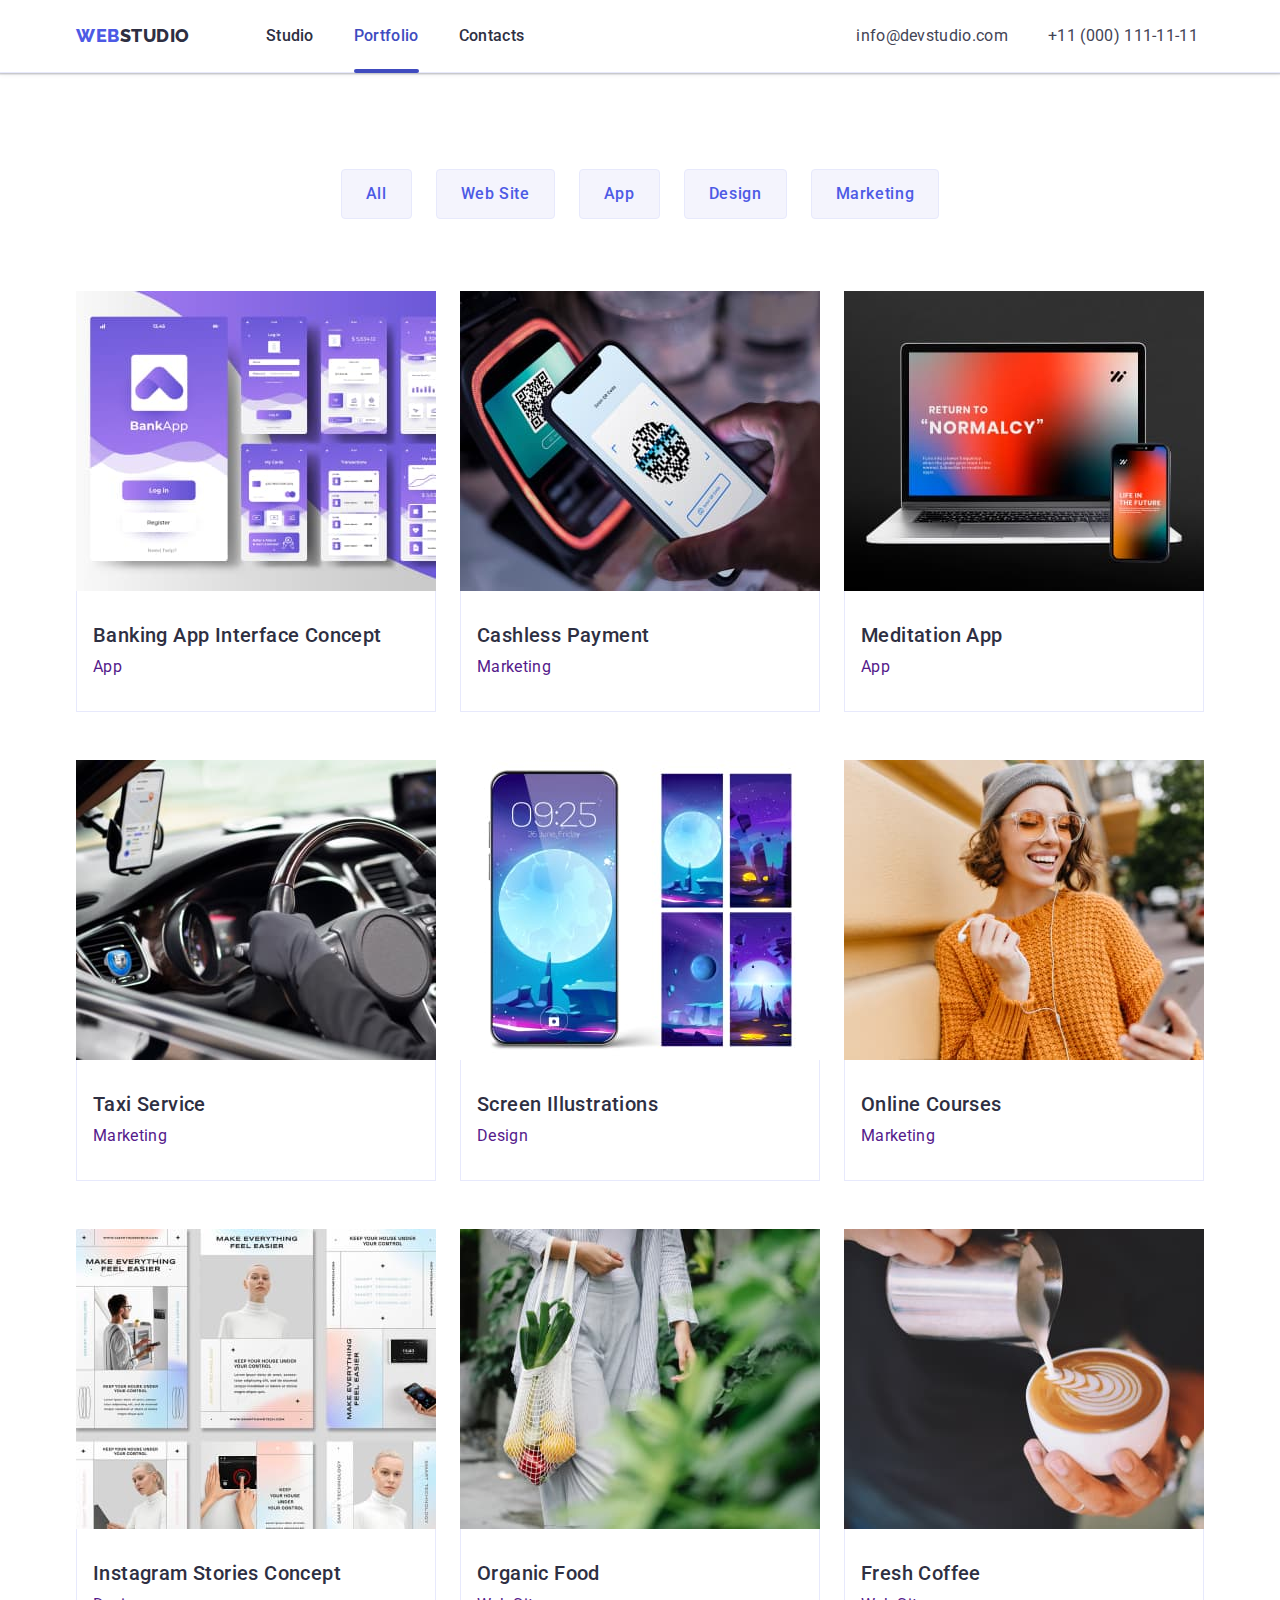
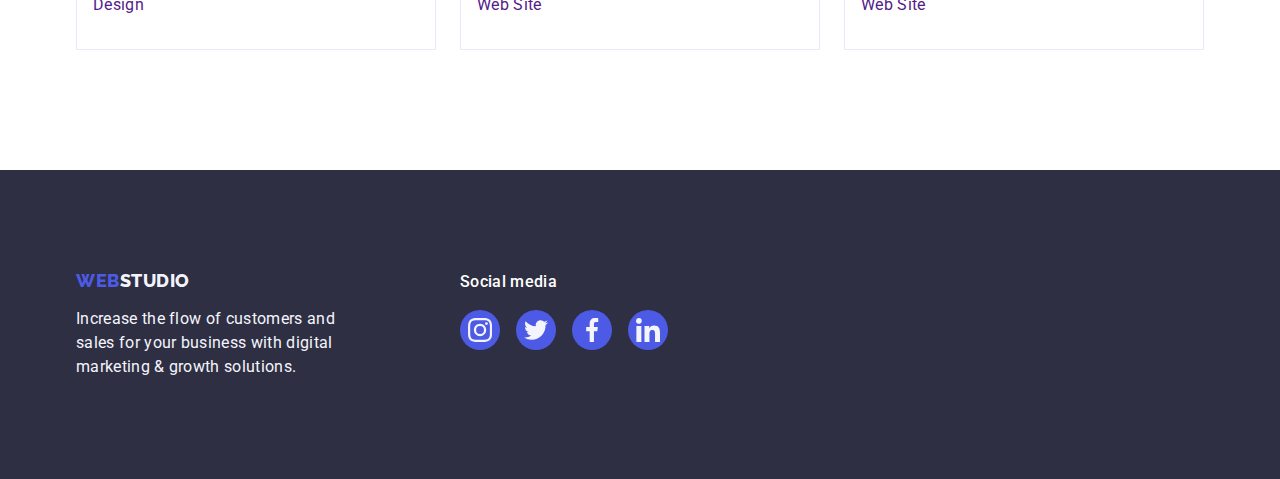
==== portfolio.html @ 95843363 "Update" ====
<!DOCTYPE html>
<html lang="en">
  <head>
    <meta charset="UTF-8" />
    <meta http-equiv="X-UA-Compatible" content="IE=edge" />
    <meta name="viewport" content="width=device-width, initial-scale=1.0" />
    <title>Portfolio</title>
    <!-- Normalize -->
    <link
      rel="stylesheet"
      href="https://cdn.jsdelivr.net/npm/modern-normalize@2.0.0/modern-normalize.min.css"
    />
    <!-- Fonts -->
    <link rel="preconnect" href="https://fonts.googleapis.com" />
    <link rel="preconnect" href="https://fonts.gstatic.com" crossorigin />
    <link
      href="https://fonts.googleapis.com/css2?family=Raleway:wght@800&family=Roboto:wght@400;500;700;900&display=swap"
      rel="stylesheet"
    />
    <!-- Custom styles -->
    <link rel="stylesheet" href="./css/styles.css" />
  </head>
  <body>
    <header class="header">
      <div class="header-container container">
        <!-- Navigation menu -->
        <nav class="page-nav">
          <a class="logo link" href="./index.html"
            >Web<span class="studio-word">Studio</span></a
          >
          <ul class="nav-links list">
            <li><a class="nav-item link" href="./index.html">Studio</a></li>
            <li>
              <a class="nav-item active link" href="./portfolio.html">Portfolio</a>
            </li>
            <li><a class="nav-item link" href="">Contacts</a></li>
          </ul>
        </nav>
        <!-- Contact information -->
        <address class="page-addr">
          <ul class="address-links list">
            <li>
              <a class="link" href="mailto:info@devstudio.com"
                >info@devstudio.com</a
              >
            </li>
            <li>
              <a class="link" href="tel:+110001111111">+11 (000) 111-11-11</a>
            </li>
          </ul>
        </address>
      </div>
    </header>

    <main>
      <!-- Filtration -->
      <section class="filtration-section section">
        <div class="container">
          <h1 class="visually-hidden">Filtration</h1>
          <ul class="filtration-list list">
            <li class="item">
              <button type="button" class="filter-btn btn">All</button>
            </li>
            <li class="item">
              <button type="button" class="filter-btn btn">Web Site</button>
            </li>
            <li class="item">
              <button type="button" class="filter-btn btn">App</button>
            </li>
            <li class="item">
              <button type="button" class="filter-btn btn">Design</button>
            </li>
            <li class="item">
              <button type="button" class="filter-btn btn">Marketing</button>
            </li>
          </ul>
          <!-- Production -->
          <ul class="products-list list">
            <li class="production-card">
              <a href="" class="products-img link">
                <div class="img-wrap">
                  <img
                    src="./images/banking-app.jpg"
                    alt="Purple app"
                    width="360"
                    height="300"
                  />
                  <div class="overlay">
                    <p class="overlay-text">
                      14 Stylish and User-Friendly App Design Concepts · Task
                      Manager App · Calorie Tracker App · Exotic Fruit Ecommerce
                      App · Cloud Storage App
                    </p>
                  </div>
                </div>
                <div class="card-prod">
                  <h2 class="production-title">
                    Banking App Interface Concept
                  </h2>
                  <p class="description">App</p>
                </div>
              </a>
            </li>
            <li class="production-card">
              <a href="" class="products-img link">
                <div class="img-wrap">
                  <img
                    src="./images/payment.jpg"
                    alt="Pay by phone"
                    width="360"
                    height="300"
                  />
                  <div class="overlay">
                    <p class="overlay-text">
                      14 Stylish and User-Friendly App Design Concepts · Task
                      Manager App · Calorie Tracker App · Exotic Fruit Ecommerce
                      App · Cloud Storage App
                    </p>
                  </div>
                </div>
                <div class="card-prod">
                  <h2 class="production-title">Cashless Payment</h2>
                  <p class="description">Marketing</p>
                </div>
              </a>
            </li>
            <li class="production-card">
              <a href="" class="products-img link">
                <div class="img-wrap">
                  <img
                    src="./images/meditation-app.jpg"
                    alt="App on phone and laptop"
                    width="360"
                    height="300"
                  />
                  <div class="overlay">
                    <p class="overlay-text">
                      14 Stylish and User-Friendly App Design Concepts · Task
                      Manager App · Calorie Tracker App · Exotic Fruit Ecommerce
                      App · Cloud Storage App
                    </p>
                  </div>
                </div>
                <div class="card-prod">
                  <h2 class="production-title">Meditation App</h2>
                  <p class="description">App</p>
                </div>
              </a>
            </li>
            <li class="production-card">
              <a href="" class="products-img link">
                <div class="img-wrap">
                  <img
                    src="./images/taxi.jpg"
                    alt="The driver drives the car"
                    width="360"
                    height="300"
                  />
                  <div class="overlay">
                    <p class="overlay-text">
                      14 Stylish and User-Friendly App Design Concepts · Task
                      Manager App · Calorie Tracker App · Exotic Fruit Ecommerce
                      App · Cloud Storage App
                    </p>
                  </div>
                </div>
                <div class="card-prod">
                  <h2 class="production-title">Taxi Service</h2>
                  <p class="description">Marketing</p>
                </div>
              </a>
            </li>
            <li class="production-card">
              <a href="" class="products-img link">
                <div class="img-wrap">
                  <img
                    src="./images/illustrations.jpg"
                    alt="Futuristic pictures"
                    width="360"
                    height="300"
                  />
                  <div class="overlay">
                    <p class="overlay-text">
                      14 Stylish and User-Friendly App Design Concepts · Task
                      Manager App · Calorie Tracker App · Exotic Fruit Ecommerce
                      App · Cloud Storage App
                    </p>
                  </div>
                </div>
                <div class="card-prod">
                  <h2 class="production-title">Screen Illustrations</h2>
                  <p class="description">Design</p>
                </div>
              </a>
            </li>
            <li class="production-card">
              <a href="" class="products-img link">
                <div class="img-wrap">
                  <img
                    src="./images/courses.jpg"
                    alt="Young girl is studying on the phone while walking"
                    width="360"
                    height="300"
                  />
                  <div class="overlay">
                    <p class="overlay-text">
                      14 Stylish and User-Friendly App Design Concepts · Task
                      Manager App · Calorie Tracker App · Exotic Fruit Ecommerce
                      App · Cloud Storage App
                    </p>
                  </div>
                </div>
                <div class="card-prod">
                  <h2 class="production-title">Online Courses</h2>
                  <p class="description">Marketing</p>
                </div>
              </a>
            </li>
            <li class="production-card">
              <a href="" class="products-img link">
                <div class="img-wrap">
                  <img
                    src="./images/stories-concept.jpg"
                    alt="Different font position design"
                    width="360"
                    height="300"
                  />
                  <div class="overlay">
                    <p class="overlay-text">
                      14 Stylish and User-Friendly App Design Concepts · Task
                      Manager App · Calorie Tracker App · Exotic Fruit Ecommerce
                      App · Cloud Storage App
                    </p>
                  </div>
                </div>
                <div class="card-prod">
                  <h2 class="production-title">Instagram Stories Concept</h2>
                  <p class="description">Design</p>
                </div>
              </a>
            </li>
            <li class="production-card">
              <a href="" class="products-img link">
                <div class="img-wrap">
                  <img
                    src="./images/food.jpg"
                    alt="A woman carries fruits"
                    width="360"
                    height="300"
                  />
                  <div class="overlay">
                    <p class="overlay-text">
                      14 Stylish and User-Friendly App Design Concepts · Task
                      Manager App · Calorie Tracker App · Exotic Fruit Ecommerce
                      App · Cloud Storage App
                    </p>
                  </div>
                </div>
                <div class="card-prod">
                  <h2 class="production-title">Organic Food</h2>
                  <p class="description">Web Site</p>
                </div>
              </a>
            </li>
            <li class="production-card">
              <a href="" class="products-img link">
                <div class="img-wrap">
                  <img
                    src="./images/coffee.jpg"
                    alt="A man makes a cappuccino"
                    width="360"
                    height="300"
                  />
                  <div class="overlay">
                    <p class="overlay-text">
                      14 Stylish and User-Friendly App Design Concepts · Task
                      Manager App · Calorie Tracker App · Exotic Fruit Ecommerce
                      App · Cloud Storage App
                    </p>
                  </div>
                </div>
                <div class="card-prod">
                  <h2 class="production-title">Fresh Coffee</h2>
                  <p class="description">Web Site</p>
                </div>
              </a>
            </li>
          </ul>
        </div>
      </section>
    </main>

    <footer class="footer">
      <div class="footer-container container">
        <div class="logo-wrap">
          <a class="logo-foot link" href="./index.html"
            >Web<span class="studio-word-foot">Studio</span></a
          >
          <p class="footer-text">
            Increase the flow of customers and sales for your business with
            digital marketing & growth solutions.
          </p>
        </div>
        <div class="social-wrap">
          <p class="social-title">Social media</p>
          <ul class="footer-list list">
            <li>
              <a href="" class="footer-link link">
                <svg class="inst-icon" width="24" height="24">
                  <use href="./images/icons.svg#icon-instagram"></use>
                </svg>
              </a>
            </li>
            <li>
              <a href="" class="footer-link link">
                <svg class="twitter-icon" width="24" height="24">
                  <use href="./images/icons.svg#icon-twitter"></use>
                </svg>
              </a>
            </li>
            <li>
              <a href="" class="footer-link link">
                <svg class="facebook-icon" width="24" height="24">
                  <use href="./images/icons.svg#icon-facebook"></use>
                </svg>
              </a>
            </li>
            <li>
              <a href="" class="footer-link link">
                <svg class="in-icon" width="24" height="24">
                  <use href="./images/icons.svg#icon-linkedin"></use>
                </svg>
              </a>
            </li>
          </ul>
        </div>
      </div>
    </footer>
  </body>
</html>
---- css/styles.css ----
/**
  |============================
  | Common styles
  |============================
*/
:root {
    --white-color: #ffffff;
    --navy-blue-color: #2e2f42;
    --slate-color: #434455;
    --cloud-color: #F4F4FD;
    --iris-color: #4D5AE5;
    --ocean-color: #404BBF;
    --border-color: #E7E9FC;
    --light-slate-color: #8E8F99;
    --green-color: #31D0AA;
    --navyblue-modal: #2E2F4266;
    --dairy-modal: #FCFCFC;
}
body {
    font-family: 'Roboto', sans-serif;
    color: var(--slate-color);
    background-color: var(--white-color);
    line-height: 1.5;
    letter-spacing: 0.02em;
}
/**
  |============================
  | Reset
  |============================
*/
.link {
    text-decoration: none;
}
.list {
    list-style: none;
    margin: 0;
    padding: 0;
}
h1,
h2,
h3,
h4,
h5,
h6,
p {
    margin: 0;
}
img {
    display: block;
    max-width: 100%;
    height: auto;
}
/**
  |============================
  | Base styles
  |============================
*/
.container {
    width: 1158px;
    margin: 0 auto;
    padding: 0 15px;
}
.section {
    padding-bottom: 120px;
}
.btn {
    font-family: 'Roboto', sans-serif;
    cursor: pointer;
}
/**
  |============================
  | Header
  |============================
*/
.header {
    padding-top: 24px;
    padding-bottom: 24px;
    border-bottom: 1px solid var(--border-color);
    box-shadow: 0px 1px 6px 0px rgba(46, 47, 66, 0.08),
        0px 1px 1px 0px rgba(46, 47, 66, 0.16),
        0px 2px 1px 0px rgba(46, 47, 66, 0.08);
}
.header-container {
    display: flex;
}
.page-nav {
    display: flex;
    align-items: center;
    margin-right: 332px;
}
.logo {
    font-family: 'Raleway', sans-serif;
    font-weight: 800;
    font-size: 18px;
    line-height: 1.17;
    letter-spacing: 0.03em;
    text-transform: uppercase;
    color: var(--iris-color);
    margin-right: 76px;
}
.page-nav .studio-word {
    color: var(--navy-blue-color);
}
.nav-links {
    display: flex;
    gap: 40px;
}
.nav-item {
    font-weight: 500;
    color: var(--navy-blue-color);
    transition: color 250ms cubic-bezier(0.4, 0, 0.2, 1);
    padding: 24px 0;
    position: relative;
}
.nav-item:hover,
.nav-item:focus {
    color: var(--ocean-color);
}
.active {
    color: var(--ocean-color);
}
.active::after {
    content: "";
    display: block;
    background-color: var(--ocean-color);
    width: 100%;
    height: 4px;
    border-radius: 2px;
    position: absolute;
    bottom: -4px;
    left: 0;
}
.page-addr {
    font-style: normal;
}
.address-links {
    display: flex;
    gap: 40px;
}
.page-addr .link {
    color: var(--slate-color);
    transition: color 250ms cubic-bezier(0.4, 0, 0.2, 1);
}
.page-addr .link:hover,
.page-addr .link:focus {
    color: var(--ocean-color);
}
/**
  |============================
  | Main Studio
  |============================
*/
/* Hero */
.hero-section {
    max-width: 1440px;
    margin: 0 auto;
    padding-top: 188px;
    padding-bottom: 188px;
    background-color: var(--navy-blue-color);
    background-image: linear-gradient(rgba(46, 47, 66, 0.7),
            rgba(46, 47, 66, 0.7)),
        url(../images/hero-bg.jpg);
    background-repeat: no-repeat;
    background-position: center;
    background-size: cover;
}
.hero-title {
    font-size: 56px;
    line-height: 1.07;
    text-align: center;
    letter-spacing: 0.02em;
    color: var(--white-color);
    max-width: 496px;
    margin-left: auto;
    margin-right: auto;
    margin-bottom: 48px;
}
.hero-btn {
    font-size: 16px;
    line-height: 1.5;
    font-weight: 500;
    letter-spacing: 0.04em;
    color: var(--white-color);
    background-color: var(--iris-color);
    display: block;
    min-width: 169px;
    height: 56px;
    border: none;
    border-radius: 4px;
    margin: 0 auto;
    box-shadow: 0px 4px 4px 0px rgba(0, 0, 0, 0.15);
    transition: background-color 250ms cubic-bezier(0.4, 0, 0.2, 1);
}
.hero-btn:hover,
.hero-btn:focus {
    background-color: var(--ocean-color);
}
/* Features */
.features-section {
    padding-top: 120px;
}
.visually-hidden {
    position: absolute;
    width: 1px;
    height: 1px;
    margin: -1px;
    border: 0;
    padding: 0;
    white-space: nowrap;
    clip-path: inset(100%);
    clip: rect(0 0 0 0);
    overflow: hidden;
}
.features-list {
    display: flex;
    gap: 24px;
}
.features-item {
    width: calc((100% - 72px) / 4);
}
.icon-card {
    border-radius: 4px;
    background-color: var(--cloud-color);
    padding: 24px 100px;
}
.features-list .title {
    font-weight: 500;
    letter-spacing: 0.02em;
    font-size: 20px;
    line-height: 1.2;
    color: var(--navy-blue-color);
    margin-top: 8px;
    margin-bottom: 8px;
}
/* Company's products */
.section-title {
    font-size: 36px;
    letter-spacing: 0.02em;
    line-height: 1.11;
    text-align: center;
    text-transform: capitalize;
    color: var(--navy-blue-color);
    margin-bottom: 72px;
}
.examples-list {
    display: flex;
    gap: 24px;
}
/* Team */
.team-section {
    padding-top: 120px;
    background-color: var(--cloud-color);
}
.team-list {
    display: flex;
    gap: 24px;
}
.team-card {
    justify-content: center;
    align-items: center;
    background-color: var(--white-color);
    border-radius: 0px 0px 4px 4px;
    box-shadow: 0px 2px 1px 0px rgba(46, 47, 66, 0.08),
        0px 1px 1px 0px rgba(46, 47, 66, 0.16),
        0px 1px 6px 0px rgba(46, 47, 66, 0.08);
}
.card {
    padding: 32px 16px;
}
.team-member {
    font-weight: 500;
    font-size: 20px;
    letter-spacing: 0.02em;
    line-height: 1.2;
    color: var(--navy-blue-color);
    text-align: center;
    margin-bottom: 8px
}
.position {
    text-align: center;
}
.team-links-list {
    display: flex;
    justify-content: center;
    align-items: center;
    gap: 24px;
    padding-top: 8px;
}
.soc-netw {
    display: flex;
    justify-content: center;
    align-items: center;
    width: 40px;
    height: 40px;
    background-color: var(--iris-color);
    border-radius: 50% 50%;
    padding: 12px;
    transition: background-color 250ms cubic-bezier(0.4, 0, 0.2, 1);
}
.soc-netw:hover,
.soc-netw:focus {
    background-color: var(--ocean-color);
}
/* Customers */
.customers-section {
    padding-top: 120px;
}
.customers-list {
    display: flex;
    justify-content: center;
    gap: 24px;
}
.customers-link {
    display: flex;
    width: 168px;
    height: 88px;
    justify-content: center;
    align-items: center;
    border-radius: 4px;
    border: 1px solid var(--light-slate-color);
    transition: border-color 250ms cubic-bezier(0.4, 0, 0.2, 1);
}
.customers-link:hover,
.customers-link:focus {
    border-color: var(--ocean-color);
}
.clients-icon {
    fill: var(--light-slate-color);
    transition: fill 250ms cubic-bezier(0.4, 0, 0.2, 1);
}
.customers-link:hover .clients-icon {
    fill: var(--ocean-color);
}
/**
  |============================
  | Main Portfolio
  |============================
*/
/* Filtration */
.filtration-section {
    padding-top: 96px;
    padding-bottom: 120px;
}
.filtration-list {
    display: flex;
    justify-content: center;
    gap: 24px;
    margin-bottom: 72px
}
.filter-btn {
    font-weight: 500;
    font-size: 16px;
    line-height: 1.5;
    letter-spacing: 0.04em;
    color: var(--iris-color);
    background-color: var(--cloud-color);
    padding: 12px 24px;
    border-radius: 4px;
    border: 1px solid var(--border-color);
    transition: color 250ms cubic-bezier(0.4, 0, 0.2, 1),
        background-color 250ms cubic-bezier(0.4, 0, 0.2, 1),
        border-color 250ms cubic-bezier(0.4, 0, 0.2, 1),
        box-shadow 250ms cubic-bezier(0.4, 0, 0.2, 1);
}
.filter-btn:hover,
.filter-btn:focus {
    color: var(--white-color);
    background-color: var(--ocean-color);
    border: 1px solid transparent;
    box-shadow: 0px 2px 2px 0px rgba(0, 0, 0, 0.12),
        0px 2px 1px 0px rgba(0, 0, 0, 0.08),
        0px 3px 1px 0px rgba(0, 0, 0, 0.10);
}
/* Production */
.products-list {
    display: flex;
    flex-wrap: wrap;
    column-gap: 24px;
    row-gap: 48px;
}
.products-img {
    display: block;
    transition: box-shadow 250ms cubic-bezier(0.4, 0, 0.2, 1);
}
.products-img:hover,
.products-img:focus {
    box-shadow: 0px 2px 1px 0px rgba(46, 47, 66, 0.08),
        0px 1px 1px 0px rgba(46, 47, 66, 0.16),
        0px 1px 6px 0px rgba(46, 47, 66, 0.08);
}
.img-wrap {
    position: relative;
    overflow: hidden;
}
.overlay {
    position: absolute;
    top: 0;
    left: 0;
    width: 100%;
    height: 100%;
    background-color: var(--iris-color);
    padding: 40px 32px 164px;
    transform: translateY(100%);
    transition: transform 250ms cubic-bezier(0.4, 0, 0.2, 1);
}
.img-wrap:hover .overlay,
.img-wrap:focus .overlay {
    transform: translateY(0);
}
.overlay-text {
    color: var(--cloud-color);
    letter-spacing: 0.32px;
    display: flex;
    width: 296px;
}
.card-prod {
    padding: 32px 16px;
    border-left: 1px solid var(--border-color);
    border-right: 1px solid var(--border-color);
    border-bottom: 1px solid var(--border-color);
}
.production-title {
    font-weight: 500;
    font-size: 20px;
    line-height: 1.2;
    letter-spacing: 0.02em;
    color: var(--navy-blue-color);
    margin-bottom: 8px;
}
/**
  |============================
  | Footer
  |============================
*/
.footer {
    padding-top: 100px;
    padding-bottom: 100px;
    background-color: var(--navy-blue-color);
}
.footer-container {
    display: flex;
    align-items: baseline;
}
.logo-wrap {
    margin-right: 120px;
}
.logo-foot {
    font-family: 'Raleway', sans-serif;
    font-weight: 800;
    font-size: 18px;
    line-height: 1.17;
    letter-spacing: 0.03em;
    text-transform: uppercase;
    color: var(--iris-color);
    display: inline-block;
    margin-bottom: 16px;
}
.studio-word-foot {
    color: var(--cloud-color);
}
.footer-text {
    color: var(--cloud-color);
    max-width: 264px;
}
.social-title {
    color: var(--white-color);
    font-weight: 500;
    letter-spacing: 0.32px;
    margin-bottom: 16px;
}
.footer-list {
    display: flex;
    gap: 16px;
}
.footer-link {
    display: flex;
    justify-content: center;
    align-items: center;
    width: 40px;
    height: 40px;
    background-color: var(--iris-color);
    border-radius: 50% 50%;
    transition: background-color 250ms cubic-bezier(0.4, 0, 0.2, 1);
}
.footer-link:hover {
    background-color: var(--green-color);
}
/**
  |============================
  | Modal
  |============================
*/
.backdrop {
    background-color: var(--navyblue-modal);
    position: fixed;
    top: 0;
    left: 0;
    width: 100%;
    height: 100%;
    transition: visibility 250ms ease-out, opacity 250ms ease-out;
}
.backdrop.is-hidden {
    visibility: hidden;
    opacity: 0;
    pointer-events: none;
}
.modal {
    position: absolute;
    top: 50%;
    left: 50%;
    transform: translate(-50%, -50%);
    width: 408px;
    height: 584px;
    border-radius: 4px;
    background-color: var(--dairy-modal);
    box-shadow: 0px 2px 1px 0px rgba(0, 0, 0, 0.20),
        0px 1px 3px 0px rgba(0, 0, 0, 0.12),
        0px 1px 1px 0px rgba(0, 0, 0, 0.14);
    transition: opacity 300ms ease-out 250ms, transform 300ms ease-out 250ms;
}
.backdrop.is-hidden .modal {
    opacity: 0;
    transform: translate(-50%, -70%);
}
.modal-btn {
    position: absolute;
    top: 24px;
    right: 24px;
    width: 24px;
    height: 24px;
    border-radius: 24px;
    border: 1px solid rgba(0, 0, 0, 0.10);
    background-color: var(--border-color);
    display: flex;
    align-items: center;
    justify-content: center;
    transition: background-color 250ms cubic-bezier(0.4, 0, 0.2, 1);
}
.modal-btn:hover,
.modal-btn:focus {
    background-color: var(--ocean-color);
    border: none;
}
.modal-icon {
    fill: var(--navy-blue-color);
    transition: fill 250ms cubic-bezier(0.4, 0, 0.2, 1);
}
.modal-btn:hover .modal-icon {
    fill: var(--white-color);
}
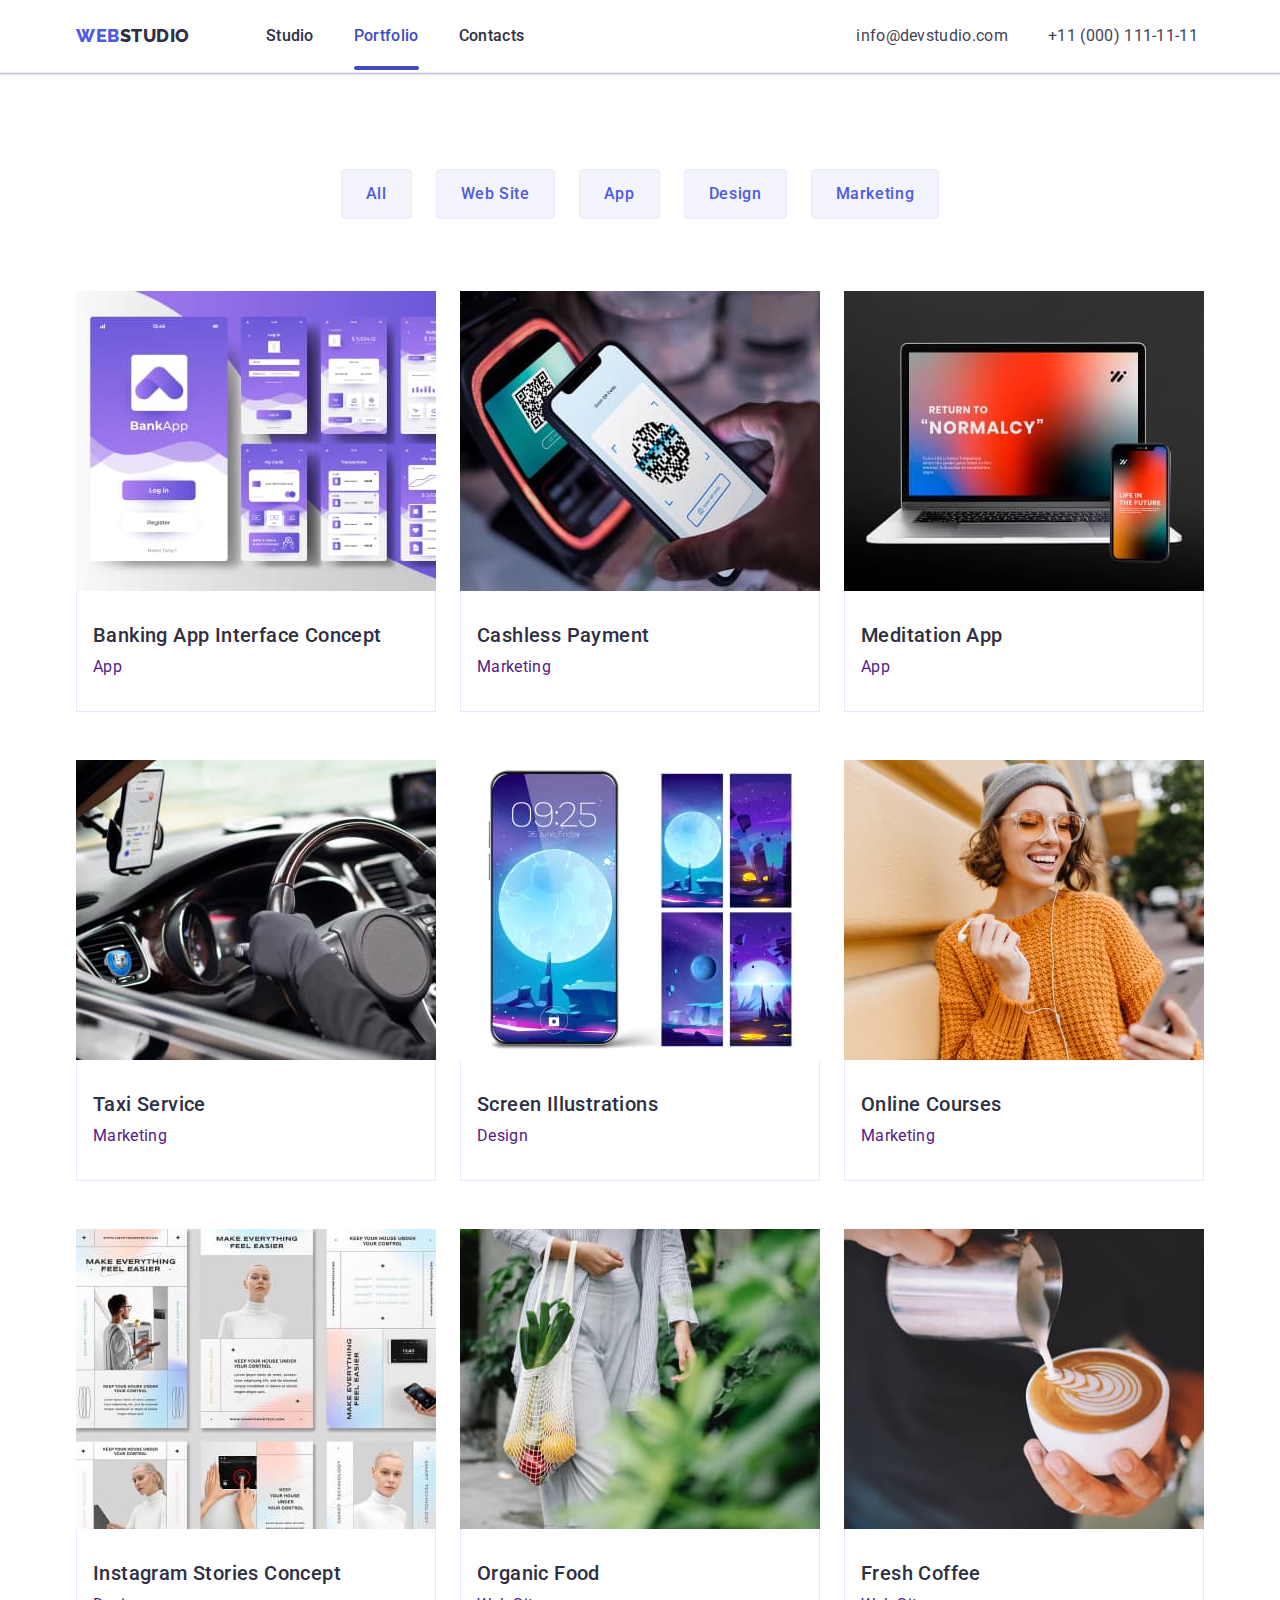
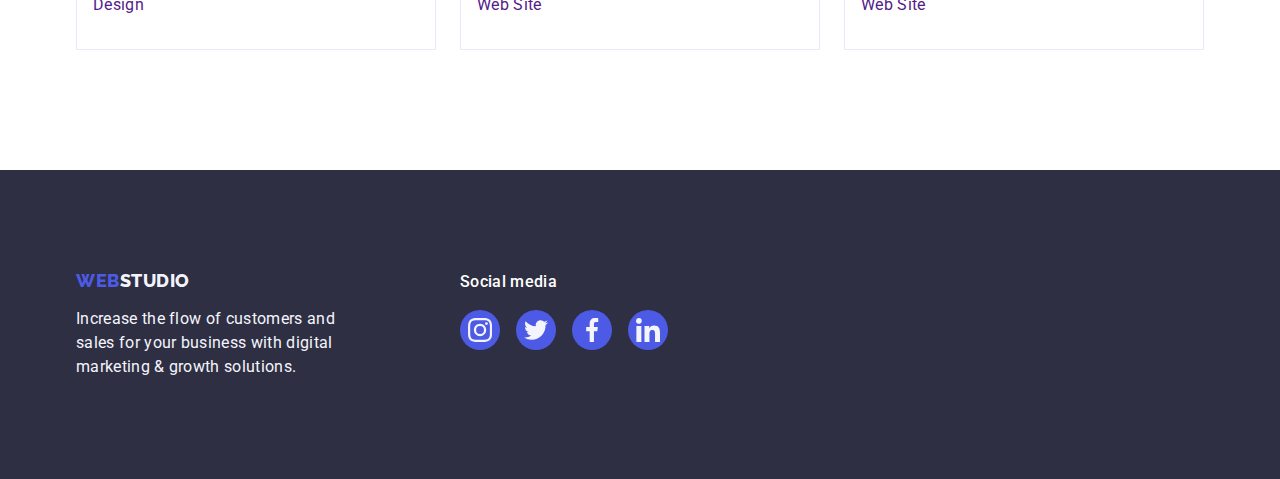
==== commit 81cf9136: "Update" ====
--- a/portfolio.html
+++ b/portfolio.html
@@ -304,30 +304,30 @@
         <div class="social-wrap">
           <p class="social-title">Social media</p>
           <ul class="footer-list list">
-            <li>
+            <li class="foot-item">
               <a href="" class="footer-link link">
-                <svg class="inst-icon" width="24" height="24">
+                <svg class="foot-icon" width="24" height="24">
                   <use href="./images/icons.svg#icon-instagram"></use>
                 </svg>
               </a>
             </li>
-            <li>
+            <li class="foot-item">
               <a href="" class="footer-link link">
-                <svg class="twitter-icon" width="24" height="24">
+                <svg class="foot-icon" width="24" height="24">
                   <use href="./images/icons.svg#icon-twitter"></use>
                 </svg>
               </a>
             </li>
-            <li>
+            <li class="foot-item">
               <a href="" class="footer-link link">
-                <svg class="facebook-icon" width="24" height="24">
+                <svg class="foot-icon" width="24" height="24">
                   <use href="./images/icons.svg#icon-facebook"></use>
                 </svg>
               </a>
             </li>
-            <li>
+            <li class="foot-item">
               <a href="" class="footer-link link">
-                <svg class="in-icon" width="24" height="24">
+                <svg class="foot-icon" width="24" height="24">
                   <use href="./images/icons.svg#icon-linkedin"></use>
                 </svg>
               </a>
--- a/css/styles.css
+++ b/css/styles.css
@@ -127,7 +127,7 @@
     height: 4px;
     border-radius: 2px;
     position: absolute;
-    bottom: -4px;
+    bottom: -1px;
     left: 0;
 }
 .page-addr {
@@ -219,9 +219,13 @@
     width: calc((100% - 72px) / 4);
 }
 .icon-card {
+    display: flex;
+    align-items: center;
+    justify-content: center;
+    height: 112px;
     border-radius: 4px;
+    margin-bottom: 8px;
     background-color: var(--cloud-color);
-    padding: 24px 100px;
 }
 .features-list .title {
     font-weight: 500;
@@ -229,7 +233,6 @@
     font-size: 20px;
     line-height: 1.2;
     color: var(--navy-blue-color);
-    margin-top: 8px;
     margin-bottom: 8px;
 }
 /* Company's products */
@@ -265,7 +268,7 @@
         0px 1px 6px 0px rgba(46, 47, 66, 0.08);
 }
 .card {
-    padding: 32px 16px;
+    padding: 32px 0;
 }
 .team-member {
     font-weight: 500;
@@ -297,6 +300,9 @@
     padding: 12px;
     transition: background-color 250ms cubic-bezier(0.4, 0, 0.2, 1);
 }
+.soc-icon {
+    fill: var(--cloud-color);
+}
 .soc-netw:hover,
 .soc-netw:focus {
     background-color: var(--ocean-color);
@@ -318,14 +324,17 @@
     align-items: center;
     border-radius: 4px;
     border: 1px solid var(--light-slate-color);
-    transition: border-color 250ms cubic-bezier(0.4, 0, 0.2, 1);
+    color: var(--light-slate-color);
+    transition: border-color 250ms cubic-bezier(0.4, 0, 0.2, 1),
+    color 250ms cubic-bezier(0.4, 0, 0.2, 1);
 }
 .customers-link:hover,
 .customers-link:focus {
     border-color: var(--ocean-color);
+    color: var(--ocean-color);
 }
 .clients-icon {
-    fill: var(--light-slate-color);
+    fill: currentColor;;
     transition: fill 250ms cubic-bezier(0.4, 0, 0.2, 1);
 }
 .customers-link:hover .clients-icon {
@@ -482,8 +491,12 @@
     border-radius: 50% 50%;
     transition: background-color 250ms cubic-bezier(0.4, 0, 0.2, 1);
 }
-.footer-link:hover {
+.footer-link:hover,
+.footer-link:focus {
     background-color: var(--green-color);
+}
+.foot-icon {
+    fill: var(--cloud-color);
 }
 /**
   |============================
@@ -497,7 +510,8 @@
     left: 0;
     width: 100%;
     height: 100%;
-    transition: visibility 250ms ease-out, opacity 250ms ease-out;
+    transition: opacity 250ms cubic-bezier(0.4, 0, 0.2, 1),
+        visibility 250ms cubic-bezier(0.4, 0, 0.2, 1);
 }
 .backdrop.is-hidden {
     visibility: hidden;
@@ -508,15 +522,15 @@
     position: absolute;
     top: 50%;
     left: 50%;
-    transform: translate(-50%, -50%);
+    transform: translate(-50%, -50%) scale(1);
     width: 408px;
-    height: 584px;
+    min-height: 584px;
     border-radius: 4px;
     background-color: var(--dairy-modal);
     box-shadow: 0px 2px 1px 0px rgba(0, 0, 0, 0.20),
         0px 1px 3px 0px rgba(0, 0, 0, 0.12),
         0px 1px 1px 0px rgba(0, 0, 0, 0.14);
-    transition: opacity 300ms ease-out 250ms, transform 300ms ease-out 250ms;
+    transition: transform 250ms cubic-bezier(0.4, 0, 0.2, 1);
 }
 .backdrop.is-hidden .modal {
     opacity: 0;
@@ -528,13 +542,15 @@
     right: 24px;
     width: 24px;
     height: 24px;
-    border-radius: 24px;
+    border-radius: 50%;
     border: 1px solid rgba(0, 0, 0, 0.10);
     background-color: var(--border-color);
     display: flex;
     align-items: center;
     justify-content: center;
-    transition: background-color 250ms cubic-bezier(0.4, 0, 0.2, 1);
+    padding: 0;
+    transition: background-color 250ms cubic-bezier(0.4, 0, 0.2, 1),
+        border 250ms cubic-bezier(0.4, 0, 0.2, 1);
 }
 .modal-btn:hover,
 .modal-btn:focus {
@@ -545,6 +561,7 @@
     fill: var(--navy-blue-color);
     transition: fill 250ms cubic-bezier(0.4, 0, 0.2, 1);
 }
-.modal-btn:hover .modal-icon {
+.modal-btn:hover .modal-icon,
+.modal-btn:focus .modal-icon {
     fill: var(--white-color);
 }